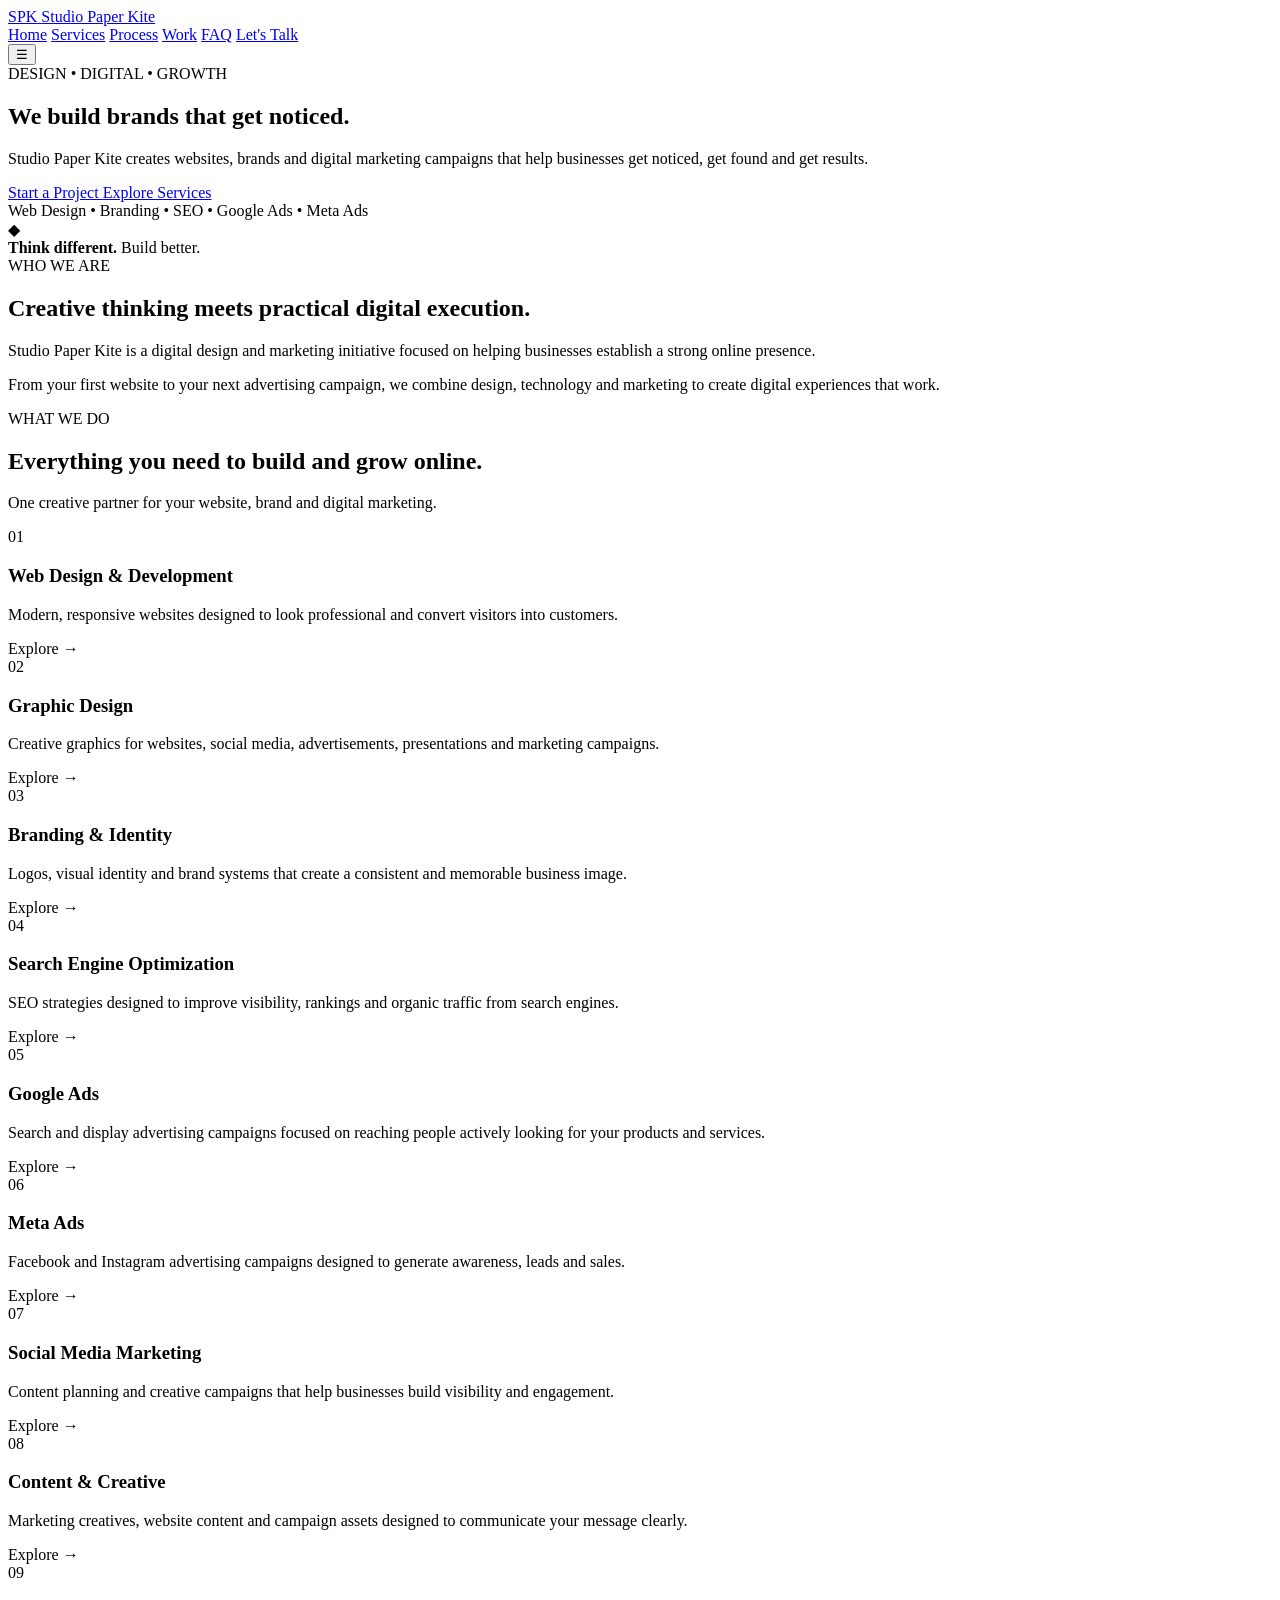
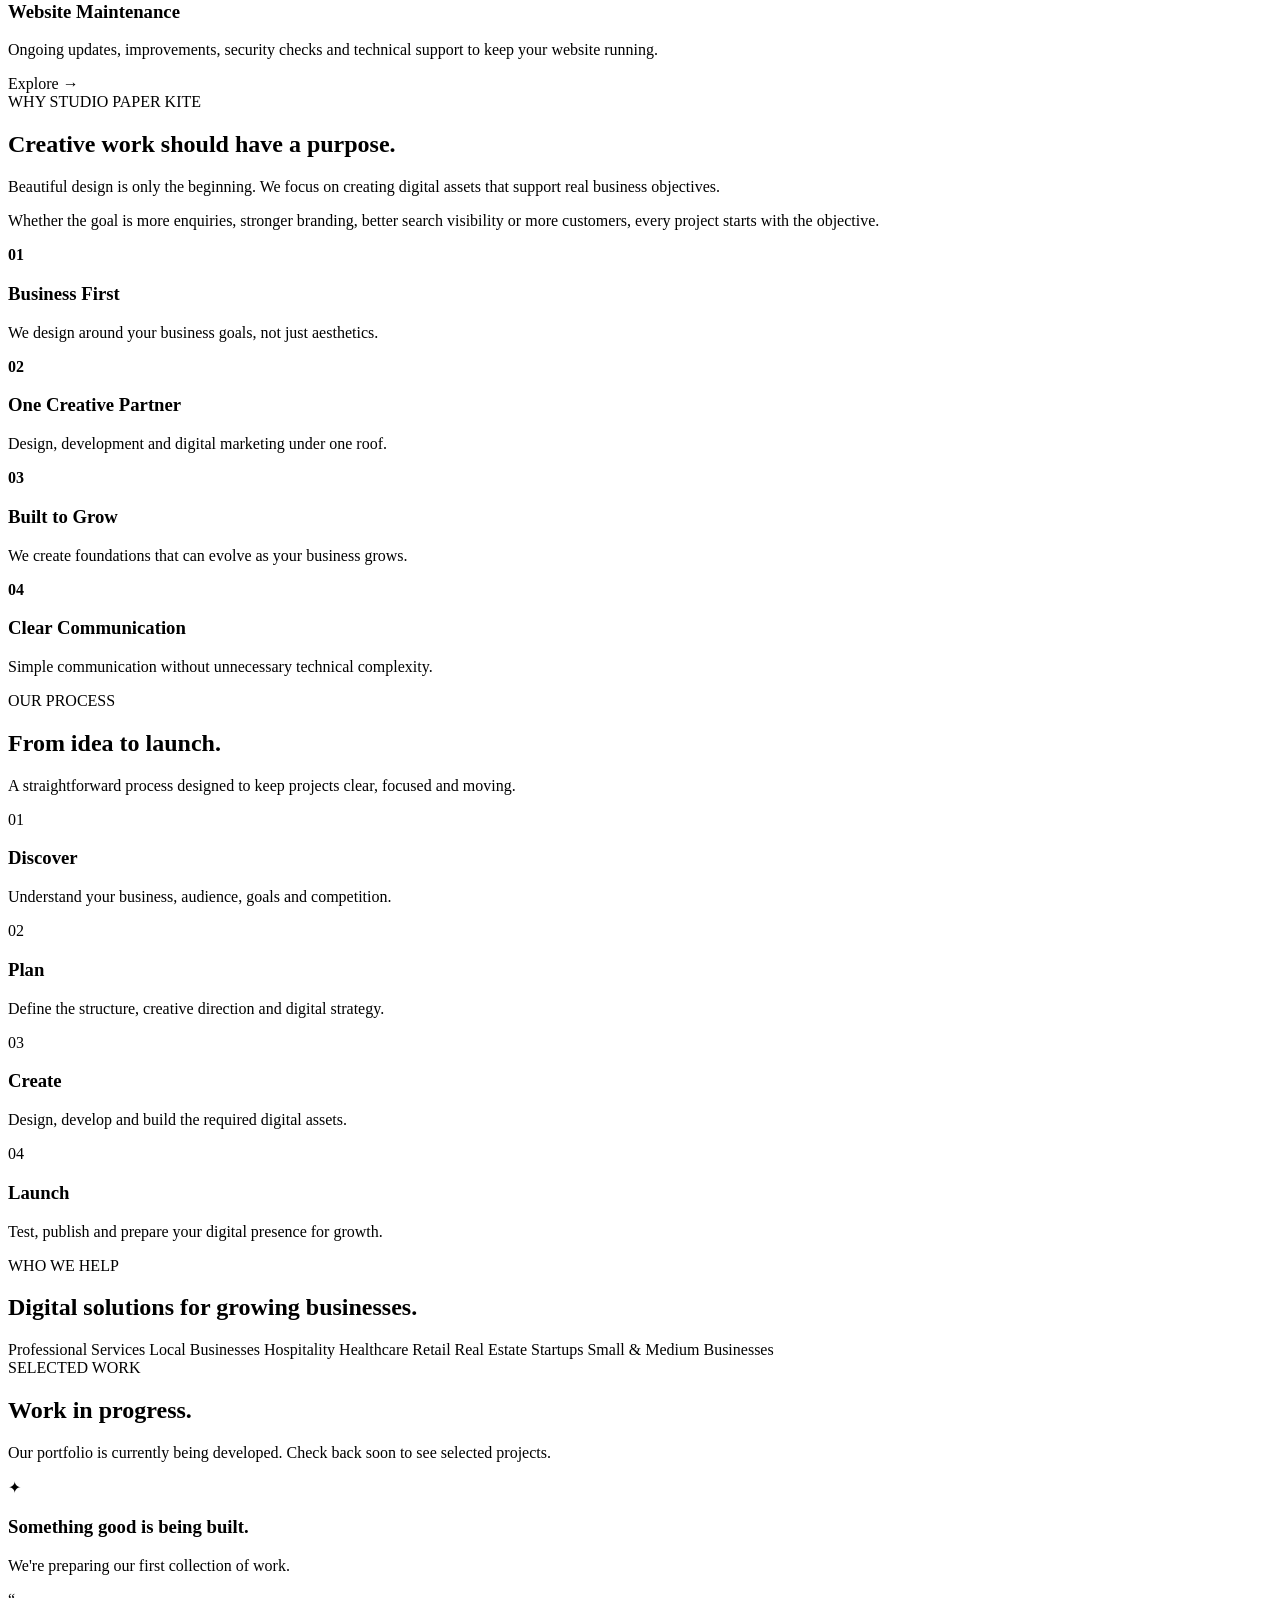
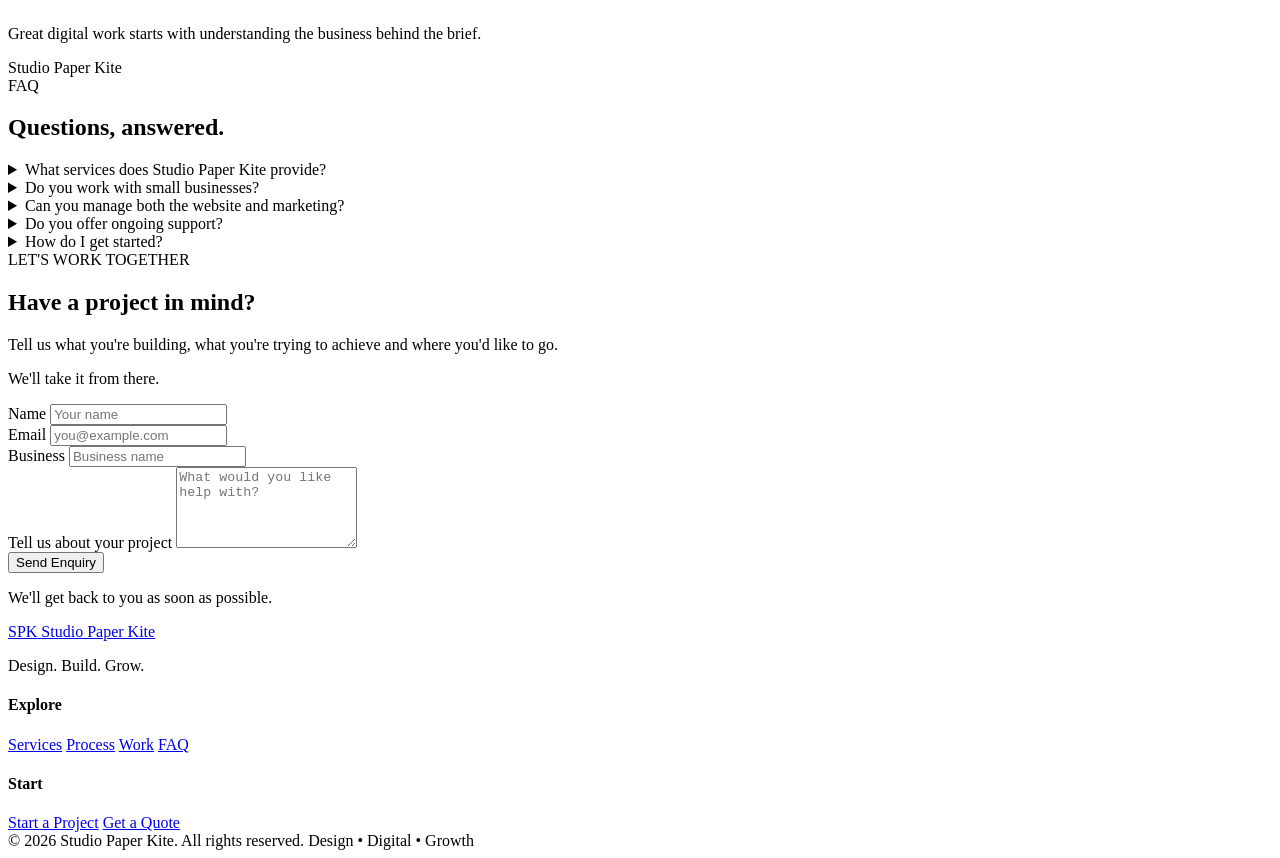
==== index.html @ 5bff7225 "Create main website structure Create main website structure" ====
<!DOCTYPE html>
<html lang="en">
<head>
    <meta charset="UTF-8">

    <meta name="viewport" content="width=device-width, initial-scale=1.0">

    <title>Studio Paper Kite | Web Design, Branding & Digital Marketing</title>

    <meta name="description"
        content="Studio Paper Kite helps businesses build better brands, websites and digital marketing campaigns through web design, graphic design, branding, SEO, Google Ads and Meta Ads.">

    <meta name="keywords"
        content="web design, web development, graphic design, branding, SEO, Google Ads, Meta Ads, digital marketing, social media marketing, Studio Paper Kite">

    <meta name="author" content="Studio Paper Kite">

    <meta name="robots" content="index, follow">

    <meta property="og:title"
        content="Studio Paper Kite | Design. Build. Grow.">

    <meta property="og:description"
        content="Web design, branding, creative design and digital marketing for businesses ready to grow.">

    <meta property="og:type" content="website">

    <meta property="og:url" content="https://studiopaperkite.com/">

    <link rel="stylesheet" href="style.css">
</head>

<body>

    <!-- ================= HEADER ================= -->

    <header class="site-header">

        <div class="container nav-container">

            <a href="#home" class="logo">
                <span class="logo-mark">SPK</span>
                <span class="logo-text">Studio Paper Kite</span>
            </a>

            <nav class="main-nav">
                <a href="#home">Home</a>
                <a href="#services">Services</a>
                <a href="#process">Process</a>
                <a href="#work">Work</a>
                <a href="#faq">FAQ</a>
                <a href="#contact" class="nav-cta">Let's Talk</a>
            </nav>

            <button class="menu-toggle" aria-label="Open navigation">
                ☰
            </button>

        </div>

    </header>


    <!-- ================= HERO ================= -->

    <main>

        <section id="home" class="hero">

            <div class="container hero-grid">

                <div class="hero-content">

                    <div class="eyebrow">
                        DESIGN • DIGITAL • GROWTH
                    </div>

                    <h1>
                        We build brands that
                        <span>get noticed.</span>
                    </h1>

                    <p class="hero-text">
                        Studio Paper Kite creates websites, brands and
                        digital marketing campaigns that help businesses
                        get noticed, get found and get results.
                    </p>

                    <div class="hero-buttons">
                        <a href="#contact" class="btn btn-primary">
                            Start a Project
                        </a>

                        <a href="#services" class="btn btn-secondary">
                            Explore Services
                        </a>
                    </div>

                    <div class="hero-note">
                        Web Design • Branding • SEO • Google Ads • Meta Ads
                    </div>

                </div>


                <div class="hero-art">

                    <div class="kite-card">

                        <div class="kite-shape">
                            ◆
                        </div>

                        <div class="kite-line line-one"></div>
                        <div class="kite-line line-two"></div>
                        <div class="kite-line line-three"></div>

                        <div class="kite-message">
                            <strong>Think different.</strong>
                            <span>Build better.</span>
                        </div>

                    </div>

                </div>

            </div>

        </section>


        <!-- ================= INTRO ================= -->

        <section class="intro">

            <div class="container intro-grid">

                <div>
                    <span class="section-label">WHO WE ARE</span>

                    <h2>
                        Creative thinking meets
                        practical digital execution.
                    </h2>
                </div>

                <div>

                    <p>
                        Studio Paper Kite is a digital design and marketing
                        initiative focused on helping businesses establish
                        a strong online presence.
                    </p>

                    <p>
                        From your first website to your next advertising
                        campaign, we combine design, technology and
                        marketing to create digital experiences that work.
                    </p>

                </div>

            </div>

        </section>


        <!-- ================= SERVICES ================= -->

        <section id="services" class="services section">

            <div class="container">

                <div class="section-heading">

                    <span class="section-label">WHAT WE DO</span>

                    <h2>
                        Everything you need to
                        build and grow online.
                    </h2>

                    <p>
                        One creative partner for your website, brand and
                        digital marketing.
                    </p>

                </div>


                <div class="services-grid">


                    <article class="service-card">

                        <span class="service-number">01</span>

                        <h3>Web Design & Development</h3>

                        <p>
                            Modern, responsive websites designed to look
                            professional and convert visitors into customers.
                        </p>

                        <span class="service-link">Explore →</span>

                    </article>


                    <article class="service-card">

                        <span class="service-number">02</span>

                        <h3>Graphic Design</h3>

                        <p>
                            Creative graphics for websites, social media,
                            advertisements, presentations and marketing
                            campaigns.
                        </p>

                        <span class="service-link">Explore →</span>

                    </article>


                    <article class="service-card">

                        <span class="service-number">03</span>

                        <h3>Branding & Identity</h3>

                        <p>
                            Logos, visual identity and brand systems that
                            create a consistent and memorable business image.
                        </p>

                        <span class="service-link">Explore →</span>

                    </article>


                    <article class="service-card">

                        <span class="service-number">04</span>

                        <h3>Search Engine Optimization</h3>

                        <p>
                            SEO strategies designed to improve visibility,
                            rankings and organic traffic from search engines.
                        </p>

                        <span class="service-link">Explore →</span>

                    </article>


                    <article class="service-card">

                        <span class="service-number">05</span>

                        <h3>Google Ads</h3>

                        <p>
                            Search and display advertising campaigns focused
                            on reaching people actively looking for your
                            products and services.
                        </p>

                        <span class="service-link">Explore →</span>

                    </article>


                    <article class="service-card">

                        <span class="service-number">06</span>

                        <h3>Meta Ads</h3>

                        <p>
                            Facebook and Instagram advertising campaigns
                            designed to generate awareness, leads and sales.
                        </p>

                        <span class="service-link">Explore →</span>

                    </article>


                    <article class="service-card">

                        <span class="service-number">07</span>

                        <h3>Social Media Marketing</h3>

                        <p>
                            Content planning and creative campaigns that help
                            businesses build visibility and engagement.
                        </p>

                        <span class="service-link">Explore →</span>

                    </article>


                    <article class="service-card">

                        <span class="service-number">08</span>

                        <h3>Content & Creative</h3>

                        <p>
                            Marketing creatives, website content and campaign
                            assets designed to communicate your message clearly.
                        </p>

                        <span class="service-link">Explore →</span>

                    </article>


                    <article class="service-card">

                        <span class="service-number">09</span>

                        <h3>Website Maintenance</h3>

                        <p>
                            Ongoing updates, improvements, security checks and
                            technical support to keep your website running.
                        </p>

                        <span class="service-link">Explore →</span>

                    </article>

                </div>

            </div>

        </section>


        <!-- ================= WHY US ================= -->

        <section class="why-us section">

            <div class="container why-grid">

                <div class="why-content">

                    <span class="section-label">WHY STUDIO PAPER KITE</span>

                    <h2>
                        Creative work should
                        have a purpose.
                    </h2>

                    <p>
                        Beautiful design is only the beginning. We focus on
                        creating digital assets that support real business
                        objectives.
                    </p>

                    <p>
                        Whether the goal is more enquiries, stronger branding,
                        better search visibility or more customers, every
                        project starts with the objective.
                    </p>

                </div>


                <div class="benefits">

                    <div class="benefit">
                        <strong>01</strong>
                        <div>
                            <h3>Business First</h3>
                            <p>
                                We design around your business goals,
                                not just aesthetics.
                            </p>
                        </div>
                    </div>


                    <div class="benefit">
                        <strong>02</strong>
                        <div>
                            <h3>One Creative Partner</h3>
                            <p>
                                Design, development and digital marketing
                                under one roof.
                            </p>
                        </div>
                    </div>


                    <div class="benefit">
                        <strong>03</strong>
                        <div>
                            <h3>Built to Grow</h3>
                            <p>
                                We create foundations that can evolve as
                                your business grows.
                            </p>
                        </div>
                    </div>


                    <div class="benefit">
                        <strong>04</strong>
                        <div>
                            <h3>Clear Communication</h3>
                            <p>
                                Simple communication without unnecessary
                                technical complexity.
                            </p>
                        </div>
                    </div>

                </div>

            </div>

        </section>


        <!-- ================= PROCESS ================= -->

        <section id="process" class="process section">

            <div class="container">

                <div class="section-heading">

                    <span class="section-label">OUR PROCESS</span>

                    <h2>
                        From idea to launch.
                    </h2>

                    <p>
                        A straightforward process designed to keep projects
                        clear, focused and moving.
                    </p>

                </div>


                <div class="process-grid">

                    <div class="process-step">
                        <span>01</span>
                        <h3>Discover</h3>
                        <p>
                            Understand your business, audience, goals and
                            competition.
                        </p>
                    </div>

                    <div class="process-step">
                        <span>02</span>
                        <h3>Plan</h3>
                        <p>
                            Define the structure, creative direction and
                            digital strategy.
                        </p>
                    </div>

                    <div class="process-step">
                        <span>03</span>
                        <h3>Create</h3>
                        <p>
                            Design, develop and build the required digital
                            assets.
                        </p>
                    </div>

                    <div class="process-step">
                        <span>04</span>
                        <h3>Launch</h3>
                        <p>
                            Test, publish and prepare your digital presence
                            for growth.
                        </p>
                    </div>

                </div>

            </div>

        </section>


        <!-- ================= INDUSTRIES ================= -->

        <section class="industries section">

            <div class="container">

                <div class="section-heading">

                    <span class="section-label">WHO WE HELP</span>

                    <h2>
                        Digital solutions for
                        growing businesses.
                    </h2>

                </div>


                <div class="industry-list">

                    <span>Professional Services</span>
                    <span>Local Businesses</span>
                    <span>Hospitality</span>
                    <span>Healthcare</span>
                    <span>Retail</span>
                    <span>Real Estate</span>
                    <span>Startups</span>
                    <span>Small & Medium Businesses</span>

                </div>

            </div>

        </section>


        <!-- ================= WORK ================= -->

        <section id="work" class="work section">

            <div class="container">

                <div class="section-heading">

                    <span class="section-label">SELECTED WORK</span>

                    <h2>
                        Work in progress.
                    </h2>

                    <p>
                        Our portfolio is currently being developed.
                        Check back soon to see selected projects.
                    </p>

                </div>


                <div class="work-placeholder">

                    <div class="placeholder-icon">
                        ✦
                    </div>

                    <h3>
                        Something good is being built.
                    </h3>

                    <p>
                        We're preparing our first collection of work.
                    </p>

                </div>

            </div>

        </section>


        <!-- ================= TESTIMONIAL ================= -->

        <section class="testimonial section">

            <div class="container">

                <div class="testimonial-box">

                    <span class="quote-mark">“</span>

                    <p>
                        Great digital work starts with understanding the
                        business behind the brief.
                    </p>

                    <span class="testimonial-author">
                        Studio Paper Kite
                    </span>

                </div>

            </div>

        </section>


        <!-- ================= FAQ ================= -->

        <section id="faq" class="faq section">

            <div class="container">

                <div class="section-heading">

                    <span class="section-label">FAQ</span>

                    <h2>
                        Questions, answered.
                    </h2>

                </div>


                <div class="faq-list">


                    <details>
                        <summary>
                            What services does Studio Paper Kite provide?
                        </summary>

                        <p>
                            We provide web design and development, graphic
                            design, branding, SEO, Google Ads, Meta Ads,
                            social media marketing, content and website
                            maintenance services.
                        </p>

                    </details>


                    <details>
                        <summary>
                            Do you work with small businesses?
                        </summary>

                        <p>
                            Yes. We work with businesses at different stages,
                            including startups, local businesses and growing
                            small and medium-sized businesses.
                        </p>

                    </details>


                    <details>
                        <summary>
                            Can you manage both the website and marketing?
                        </summary>

                        <p>
                            Yes. Our services are designed so that businesses
                            can work with one partner for their website,
                            creative requirements and digital marketing.
                        </p>

                    </details>


                    <details>
                        <summary>
                            Do you offer ongoing support?
                        </summary>

                        <p>
                            Yes. Website maintenance, updates and ongoing
                            digital marketing support can be provided based
                            on your requirements.
                        </p>

                    </details>


                    <details>
                        <summary>
                            How do I get started?
                        </summary>

                        <p>
                            Send us your requirements through the contact
                            section and we'll discuss your project,
                            objectives and next steps.
                        </p>

                    </details>

                </div>

            </div>

        </section>


        <!-- ================= CONTACT ================= -->

        <section id="contact" class="contact section">

            <div class="container contact-grid">

                <div class="contact-content">

                    <span class="section-label">LET'S WORK TOGETHER</span>

                    <h2>
                        Have a project
                        in mind?
                    </h2>

                    <p>
                        Tell us what you're building, what you're trying to
                        achieve and where you'd like to go.
                    </p>

                    <p>
                        We'll take it from there.
                    </p>

                </div>


                <div class="contact-card">

                    <form id="contactForm">

                        <div class="form-group">

                            <label for="name">
                                Name
                            </label>

                            <input
                                type="text"
                                id="name"
                                name="name"
                                placeholder="Your name"
                                required
                            >

                        </div>


                        <div class="form-group">

                            <label for="email">
                                Email
                            </label>

                            <input
                                type="email"
                                id="email"
                                name="email"
                                placeholder="you@example.com"
                                required
                            >

                        </div>


                        <div class="form-group">

                            <label for="business">
                                Business
                            </label>

                            <input
                                type="text"
                                id="business"
                                name="business"
                                placeholder="Business name"
                            >

                        </div>


                        <div class="form-group">

                            <label for="message">
                                Tell us about your project
                            </label>

                            <textarea
                                id="message"
                                name="message"
                                rows="5"
                                placeholder="What would you like help with?"
                                required
                            ></textarea>

                        </div>


                        <button
                            type="submit"
                            class="btn btn-primary btn-full">
                            Send Enquiry
                        </button>

                        <p class="form-note">
                            We'll get back to you as soon as possible.
                        </p>

                    </form>

                </div>

            </div>

        </section>

    </main>


    <!-- ================= FOOTER ================= -->

    <footer class="site-footer">

        <div class="container footer-grid">

            <div>

                <a href="#home" class="logo footer-logo">

                    <span class="logo-mark">SPK</span>

                    <span class="logo-text">
                        Studio Paper Kite
                    </span>

                </a>

                <p>
                    Design. Build. Grow.
                </p>

            </div>


            <div class="footer-links">

                <div>
                    <h4>Explore</h4>

                    <a href="#services">Services</a>
                    <a href="#process">Process</a>
                    <a href="#work">Work</a>
                    <a href="#faq">FAQ</a>
                </div>


                <div>
                    <h4>Start</h4>

                    <a href="#contact">Start a Project</a>
                    <a href="#contact">Get a Quote</a>
                </div>

            </div>

        </div>


        <div class="container footer-bottom">

            <span>
                © 2026 Studio Paper Kite. All rights reserved.
            </span>

            <span>
                Design • Digital • Growth
            </span>

        </div>

    </footer>


    <script src="script.js"></script>

</body>
</html>
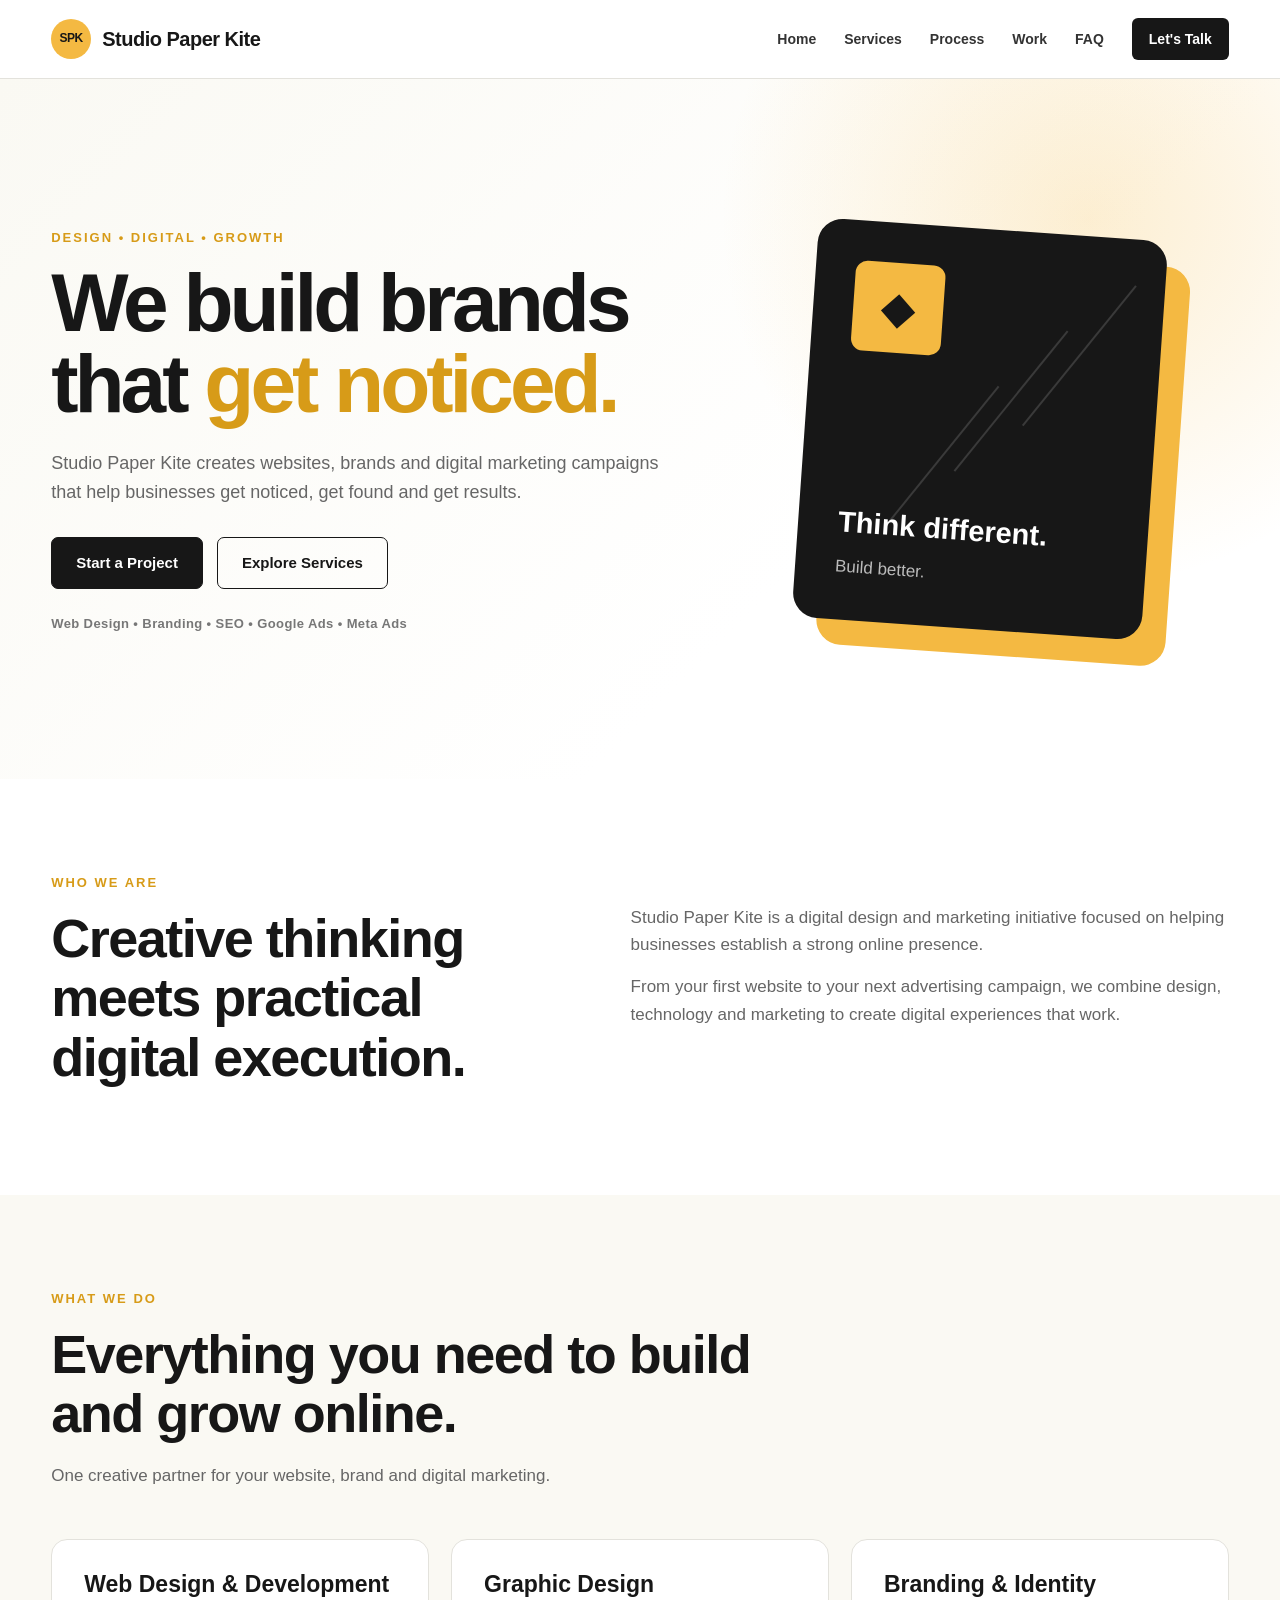
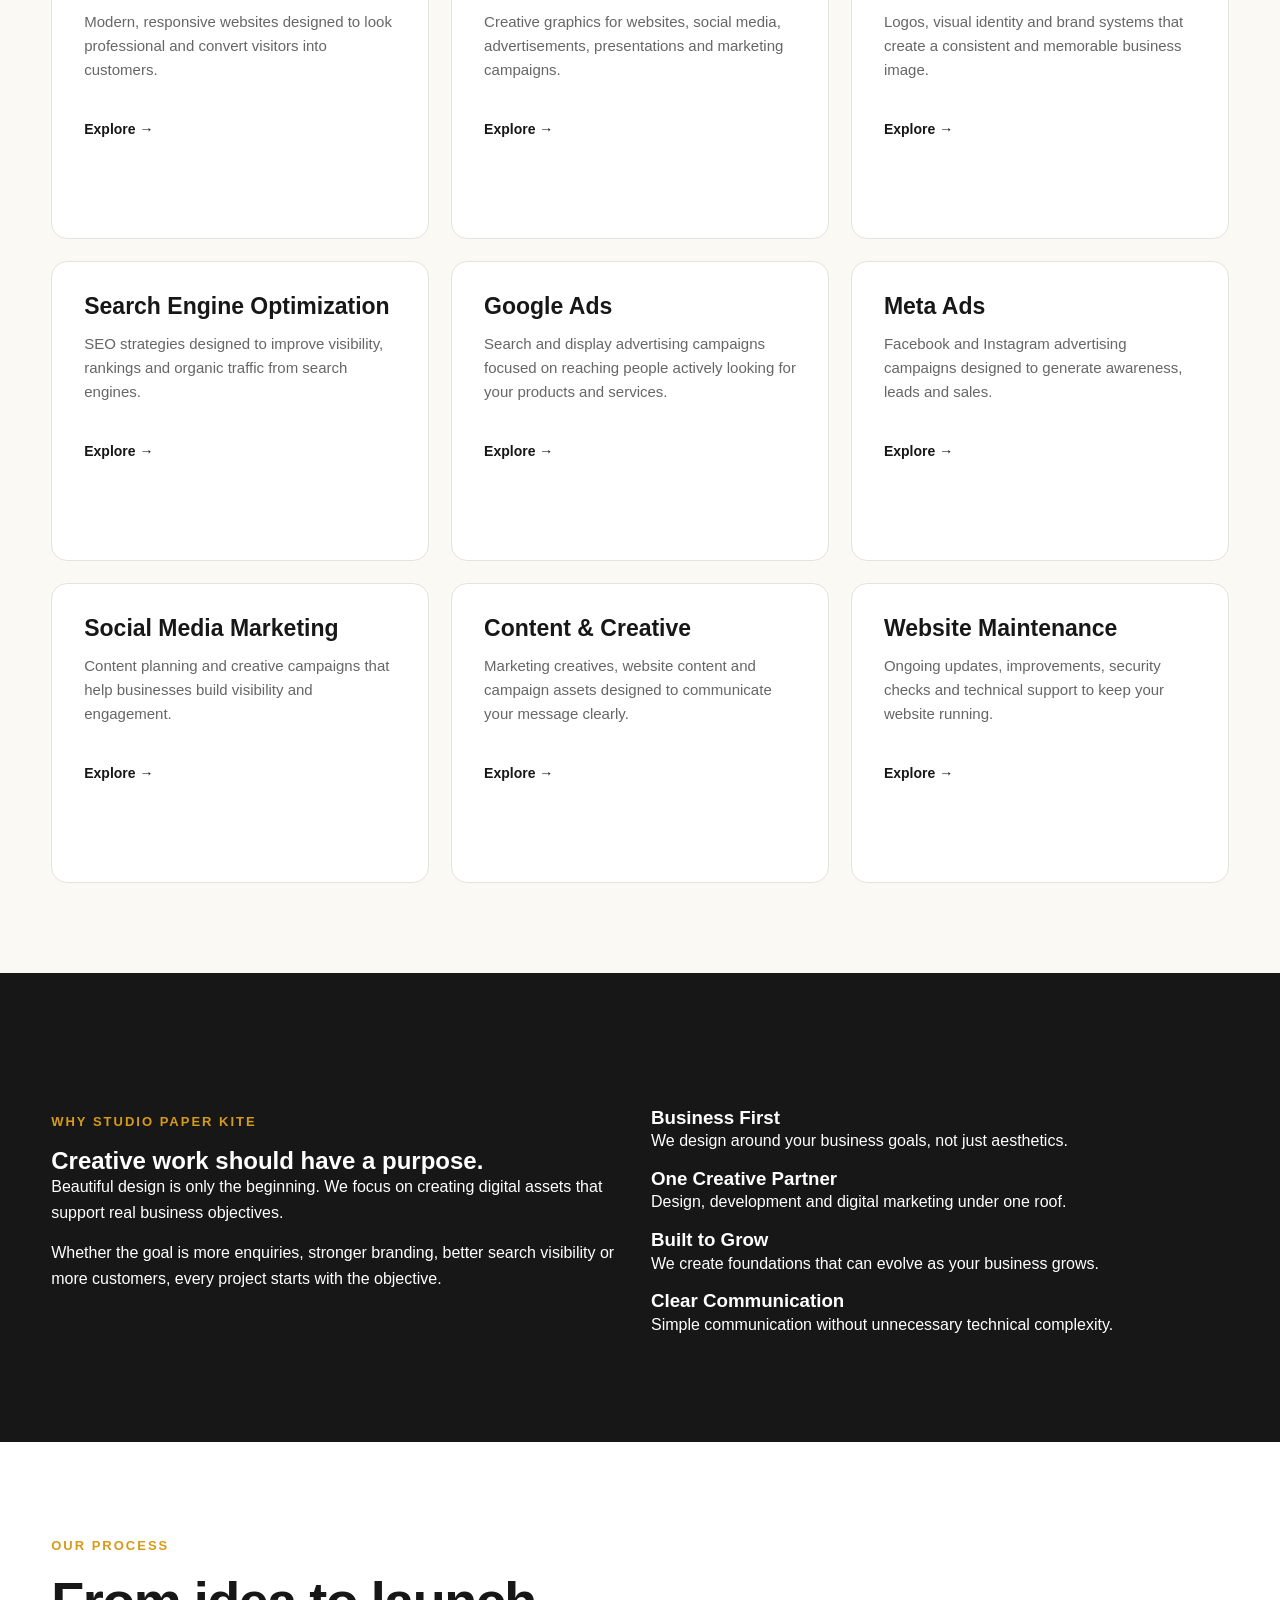
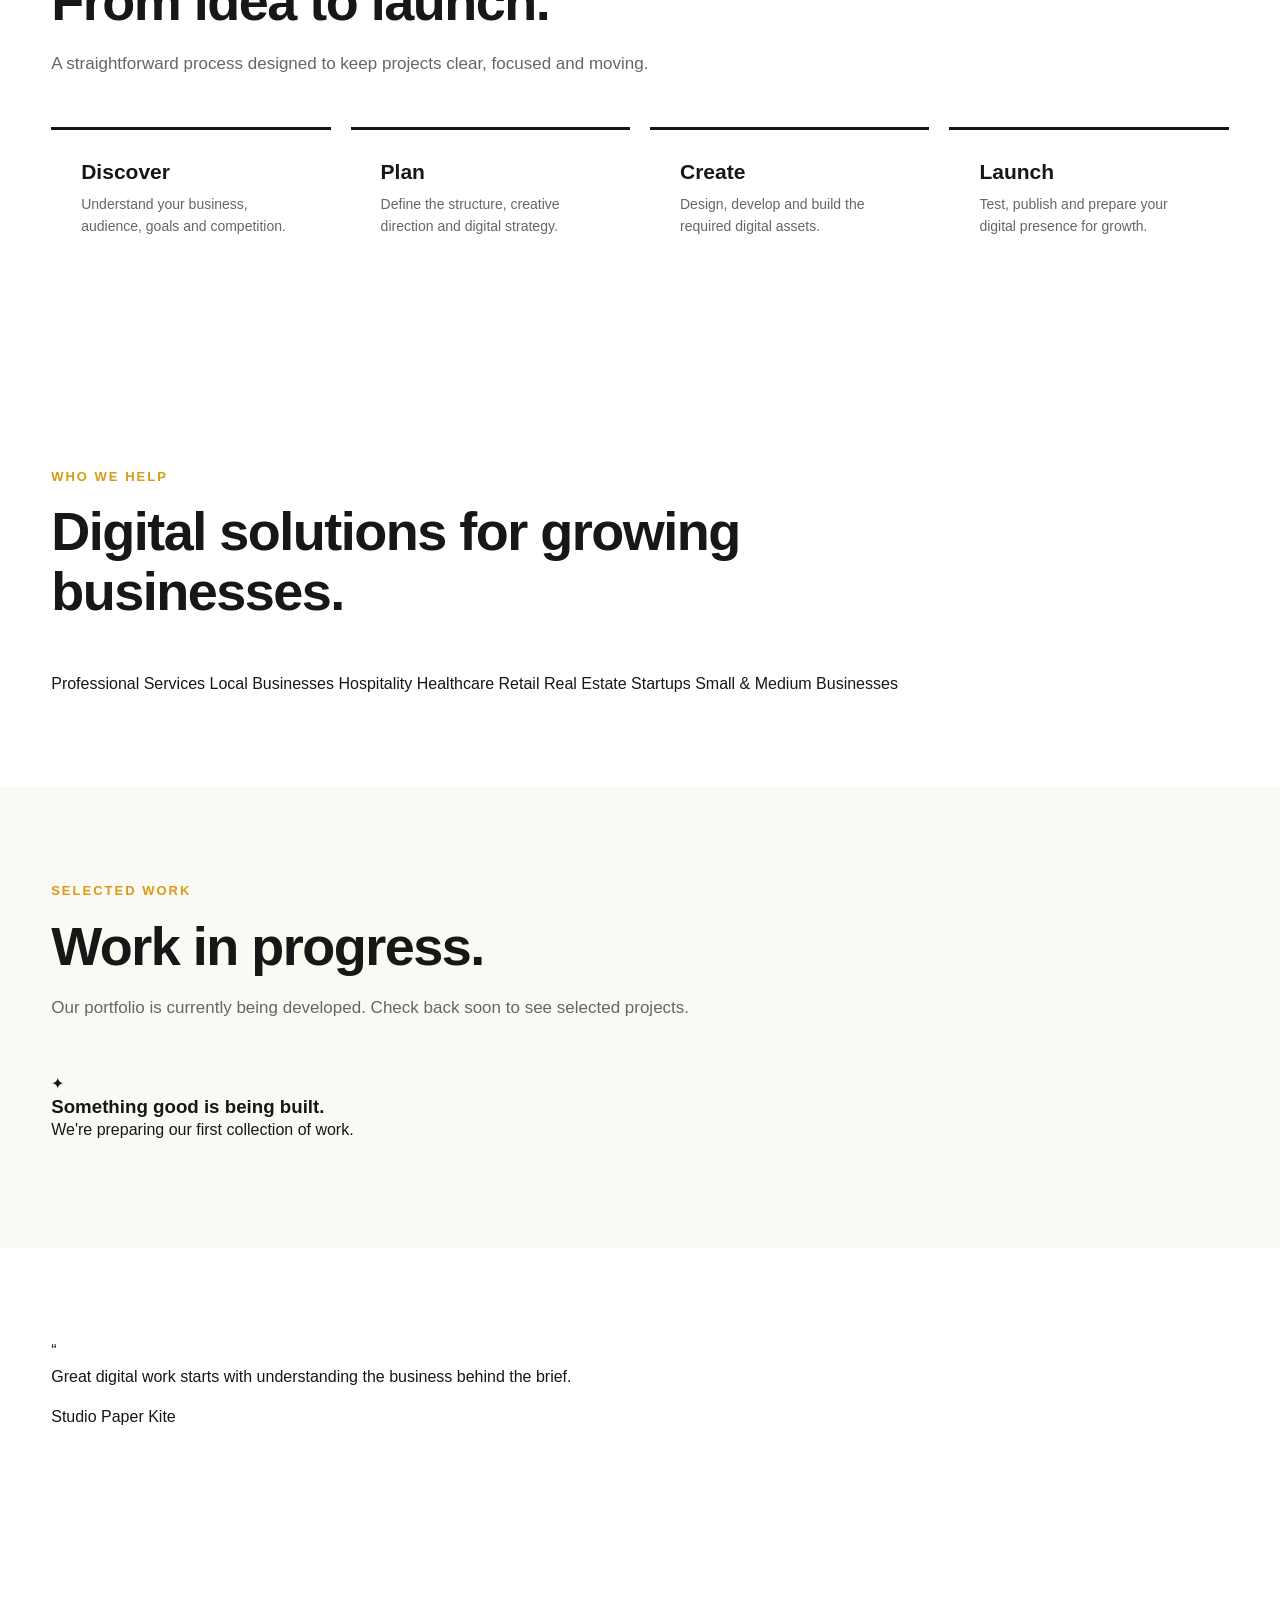
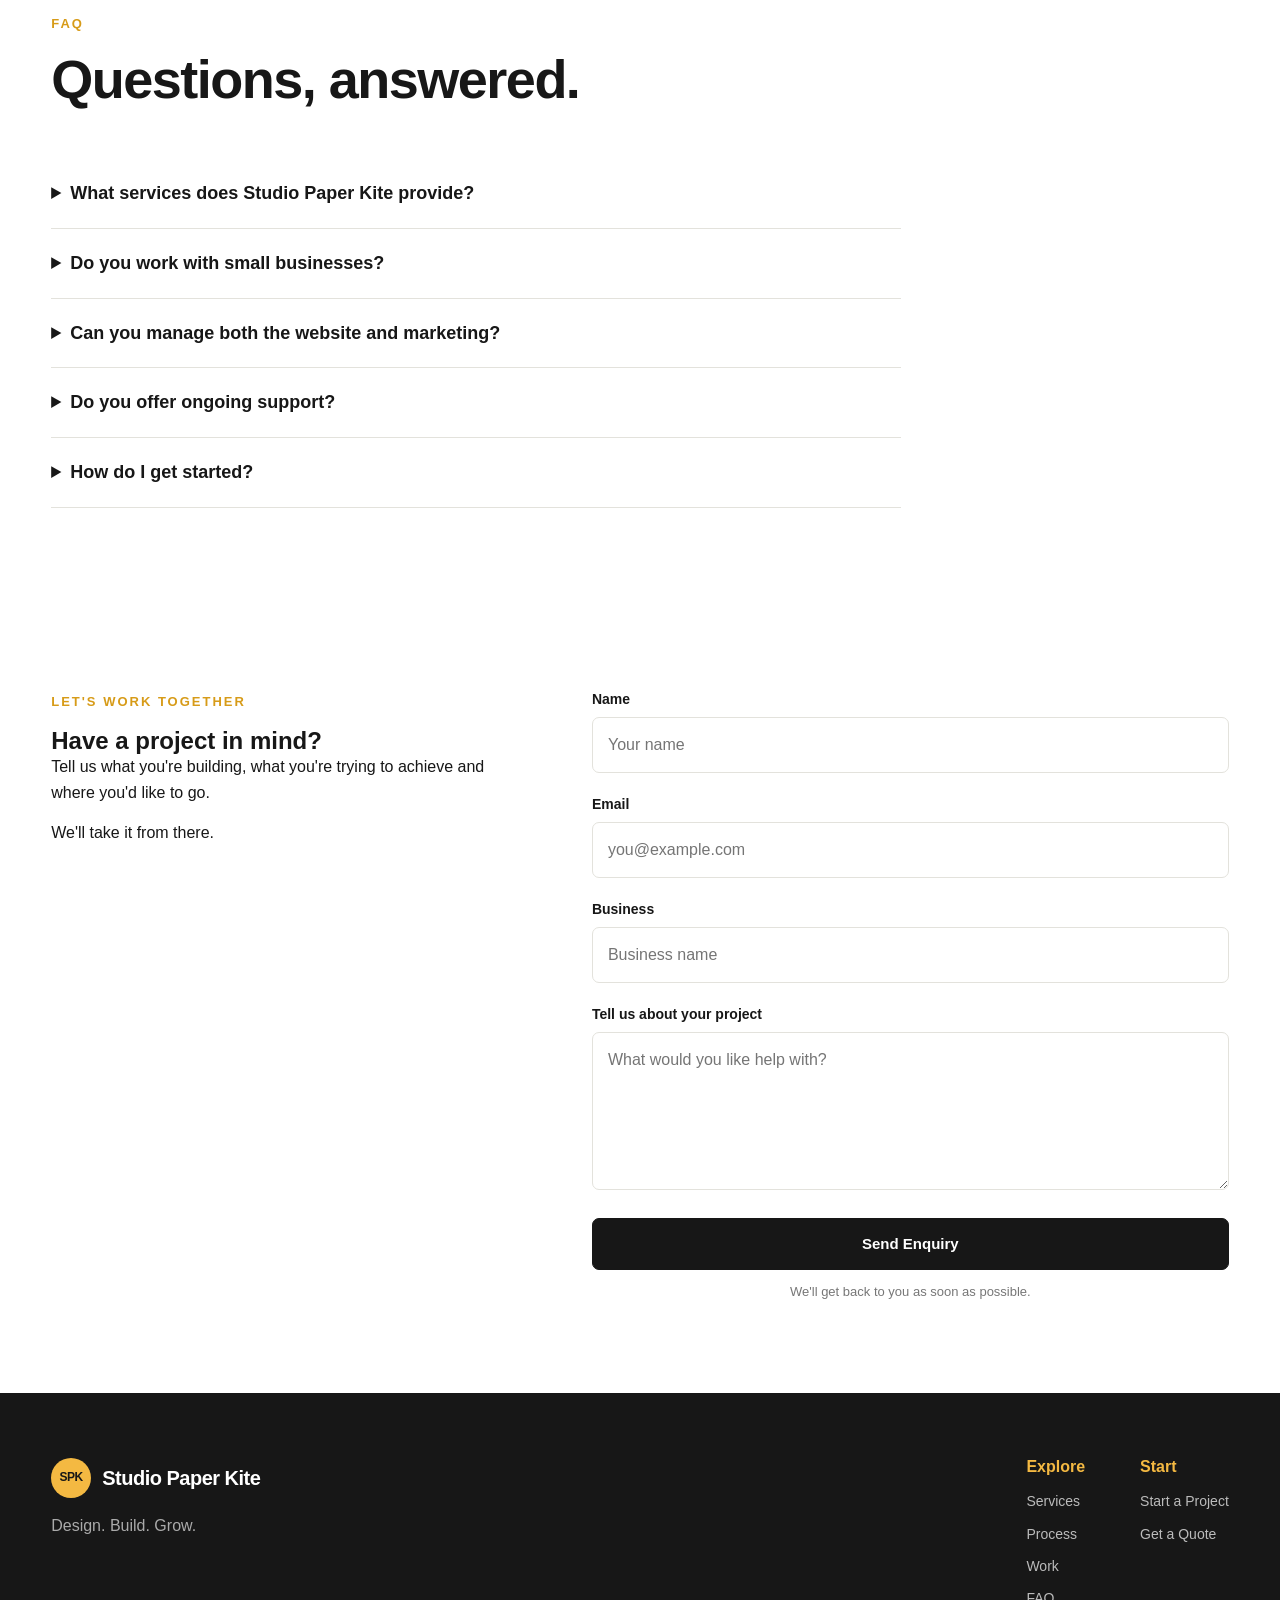
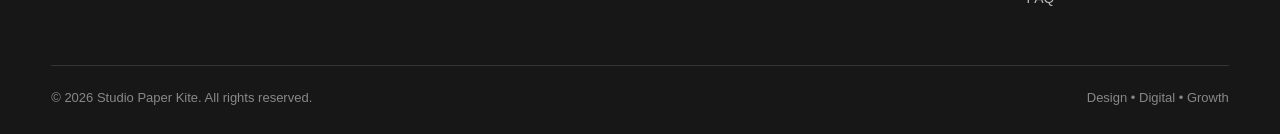
==== commit ad9d1f3b: "Update Index.html (Removed Numbers) Update Index.html (Removed Numbers)" ====
--- a/index.html
+++ b/index.html
@@ -193,7 +193,6 @@
 
                     <article class="service-card">
 
-                        <span class="service-number">01</span>
 
                         <h3>Web Design & Development</h3>
 
@@ -209,7 +208,7 @@
 
                     <article class="service-card">
 
-                        <span class="service-number">02</span>
+                     
 
                         <h3>Graphic Design</h3>
 
@@ -226,9 +225,7 @@
 
                     <article class="service-card">
 
-                        <span class="service-number">03</span>
-
-                        <h3>Branding & Identity</h3>
+                       <h3>Branding & Identity</h3>
 
                         <p>
                             Logos, visual identity and brand systems that
@@ -242,7 +239,7 @@
 
                     <article class="service-card">
 
-                        <span class="service-number">04</span>
+
 
                         <h3>Search Engine Optimization</h3>
 
@@ -258,7 +255,6 @@
 
                     <article class="service-card">
 
-                        <span class="service-number">05</span>
 
                         <h3>Google Ads</h3>
 
@@ -275,7 +271,6 @@
 
                     <article class="service-card">
 
-                        <span class="service-number">06</span>
 
                         <h3>Meta Ads</h3>
 
@@ -291,7 +286,6 @@
 
                     <article class="service-card">
 
-                        <span class="service-number">07</span>
 
                         <h3>Social Media Marketing</h3>
 
@@ -307,7 +301,6 @@
 
                     <article class="service-card">
 
-                        <span class="service-number">08</span>
 
                         <h3>Content & Creative</h3>
 
@@ -323,7 +316,6 @@
 
                     <article class="service-card">
 
-                        <span class="service-number">09</span>
 
                         <h3>Website Maintenance</h3>
 
@@ -376,8 +368,7 @@
                 <div class="benefits">
 
                     <div class="benefit">
-                        <strong>01</strong>
-                        <div>
+                      <div>
                             <h3>Business First</h3>
                             <p>
                                 We design around your business goals,
@@ -388,7 +379,7 @@
 
 
                     <div class="benefit">
-                        <strong>02</strong>
+
                         <div>
                             <h3>One Creative Partner</h3>
                             <p>
@@ -400,7 +391,7 @@
 
 
                     <div class="benefit">
-                        <strong>03</strong>
+
                         <div>
                             <h3>Built to Grow</h3>
                             <p>
@@ -412,7 +403,7 @@
 
 
                     <div class="benefit">
-                        <strong>04</strong>
+
                         <div>
                             <h3>Clear Communication</h3>
                             <p>
@@ -454,7 +445,6 @@
                 <div class="process-grid">
 
                     <div class="process-step">
-                        <span>01</span>
                         <h3>Discover</h3>
                         <p>
                             Understand your business, audience, goals and
@@ -463,7 +453,7 @@
                     </div>
 
                     <div class="process-step">
-                        <span>02</span>
+                  
                         <h3>Plan</h3>
                         <p>
                             Define the structure, creative direction and
@@ -472,7 +462,7 @@
                     </div>
 
                     <div class="process-step">
-                        <span>03</span>
+
                         <h3>Create</h3>
                         <p>
                             Design, develop and build the required digital
@@ -481,7 +471,7 @@
                     </div>
 
                     <div class="process-step">
-                        <span>04</span>
+
                         <h3>Launch</h3>
                         <p>
                             Test, publish and prepare your digital presence
--- a/style.css
+++ b/style.css
@@ -0,0 +1,1329 @@
+/* =========================================================
+   STUDIO PAPER KITE
+   Complete Website Styles
+   ========================================================= */
+
+:root {
+    --black: #171717;
+    --dark: #222222;
+    --grey: #666666;
+    --light-grey: #f3f3ef;
+    --border: #e3e2dc;
+    --cream: #faf9f3;
+    --white: #ffffff;
+    --accent: #f4b942;
+    --accent-dark: #d79b18;
+
+    --container: 1180px;
+    --radius: 16px;
+    --shadow: 0 18px 45px rgba(0, 0, 0, 0.08);
+}
+
+
+/* =========================================================
+   RESET
+   ========================================================= */
+
+* {
+    margin: 0;
+    padding: 0;
+    box-sizing: border-box;
+}
+
+html {
+    scroll-behavior: smooth;
+}
+
+body {
+    font-family: Arial, Helvetica, sans-serif;
+    background: var(--white);
+    color: var(--black);
+    line-height: 1.6;
+}
+
+img {
+    max-width: 100%;
+    display: block;
+}
+
+a {
+    color: inherit;
+    text-decoration: none;
+}
+
+button,
+input,
+textarea,
+select {
+    font: inherit;
+}
+
+button {
+    cursor: pointer;
+}
+
+
+/* =========================================================
+   GLOBAL
+   ========================================================= */
+
+.container {
+    width: min(var(--container), 92%);
+    margin: 0 auto;
+}
+
+section {
+    padding: 90px 0;
+}
+
+.eyebrow,
+.section-label {
+    display: inline-block;
+    margin-bottom: 15px;
+    color: var(--accent-dark);
+    font-size: 13px;
+    font-weight: 800;
+    letter-spacing: 2px;
+    text-transform: uppercase;
+}
+
+h1,
+h2,
+h3,
+h4 {
+    line-height: 1.1;
+}
+
+p {
+    margin-bottom: 15px;
+}
+
+.hero-text {
+    max-width: 720px;
+    color: var(--grey);
+    font-size: 18px;
+}
+
+.section-heading {
+    max-width: 800px;
+    margin-bottom: 50px;
+}
+
+.section-heading h2,
+.intro h2,
+.contact-info h2 {
+    margin-bottom: 18px;
+    font-size: clamp(34px, 5vw, 54px);
+    letter-spacing: -1.5px;
+}
+
+.section-heading > p:last-child {
+    color: var(--grey);
+    font-size: 17px;
+}
+
+
+/* =========================================================
+   BUTTONS
+   ========================================================= */
+
+.btn {
+    display: inline-flex;
+    align-items: center;
+    justify-content: center;
+    min-height: 50px;
+    padding: 13px 24px;
+    border: 1px solid var(--black);
+    border-radius: 7px;
+    background: var(--black);
+    color: var(--white);
+    font-size: 15px;
+    font-weight: 700;
+    transition: all 0.25s ease;
+}
+
+.btn:hover {
+    background: var(--accent);
+    border-color: var(--accent);
+    color: var(--black);
+    transform: translateY(-2px);
+}
+
+.btn-primary {
+    background: var(--black);
+    color: var(--white);
+}
+
+.btn-secondary {
+    background: transparent;
+    color: var(--black);
+}
+
+.btn-full {
+    width: 100%;
+}
+
+
+/* =========================================================
+   HEADER
+   ========================================================= */
+
+.site-header {
+    position: sticky;
+    top: 0;
+    z-index: 1000;
+    background: rgba(255, 255, 255, 0.96);
+    border-bottom: 1px solid var(--border);
+    backdrop-filter: blur(12px);
+}
+
+.nav-container,
+.header-inner {
+    min-height: 78px;
+    display: flex;
+    align-items: center;
+    justify-content: space-between;
+    gap: 30px;
+}
+
+.logo {
+    display: flex;
+    align-items: center;
+    gap: 11px;
+    font-size: 20px;
+    font-weight: 800;
+    letter-spacing: -0.5px;
+}
+
+.logo-mark {
+    width: 40px;
+    height: 40px;
+    display: flex;
+    align-items: center;
+    justify-content: center;
+    flex-shrink: 0;
+    border-radius: 50%;
+    background: var(--accent);
+    color: var(--black);
+    font-size: 12px;
+    font-weight: 900;
+}
+
+.logo-text {
+    white-space: nowrap;
+}
+
+.main-nav {
+    display: flex;
+    align-items: center;
+    gap: 28px;
+}
+
+.main-nav a {
+    position: relative;
+    color: #333333;
+    font-size: 14px;
+    font-weight: 700;
+}
+
+.main-nav a::after {
+    content: "";
+    position: absolute;
+    left: 0;
+    bottom: -7px;
+    width: 0;
+    height: 2px;
+    background: var(--accent);
+    transition: width 0.25s ease;
+}
+
+.main-nav a:hover::after,
+.main-nav a.active::after {
+    width: 100%;
+}
+
+.main-nav .nav-cta {
+    padding: 10px 17px;
+    border-radius: 6px;
+    background: var(--black);
+    color: var(--white);
+}
+
+.main-nav .nav-cta::after {
+    display: none;
+}
+
+.menu-toggle,
+.mobile-menu-button {
+    display: none;
+    border: 0;
+    background: transparent;
+    color: var(--black);
+    font-size: 28px;
+}
+
+
+/* =========================================================
+   HOME HERO
+   ========================================================= */
+
+.hero {
+    min-height: 700px;
+    display: flex;
+    align-items: center;
+    padding: 100px 0;
+    background:
+        radial-gradient(
+            circle at 85% 20%,
+            rgba(244, 185, 66, 0.24),
+            transparent 30%
+        ),
+        linear-gradient(
+            135deg,
+            var(--cream) 0%,
+            var(--white) 65%
+        );
+}
+
+.hero-grid {
+    display: grid;
+    grid-template-columns: 1.1fr 0.9fr;
+    align-items: center;
+    gap: 70px;
+}
+
+.hero-content h1 {
+    max-width: 850px;
+    margin-bottom: 25px;
+    font-size: clamp(48px, 7vw, 82px);
+    line-height: 0.98;
+    letter-spacing: -4px;
+}
+
+.hero-content h1 span {
+    color: var(--accent-dark);
+}
+
+.hero-content .hero-text {
+    margin-bottom: 30px;
+}
+
+.hero-buttons {
+    display: flex;
+    flex-wrap: wrap;
+    gap: 14px;
+    margin-bottom: 25px;
+}
+
+.hero-note {
+    color: #777777;
+    font-size: 13px;
+    font-weight: 700;
+    letter-spacing: 0.4px;
+}
+
+.hero-art {
+    min-height: 450px;
+    position: relative;
+    display: flex;
+    align-items: center;
+    justify-content: center;
+}
+
+.kite-card {
+    width: 350px;
+    min-height: 400px;
+    position: relative;
+    padding: 40px;
+    overflow: hidden;
+    border-radius: 25px;
+    background: var(--black);
+    color: var(--white);
+    box-shadow: 25px 25px 0 var(--accent);
+    transform: rotate(4deg);
+}
+
+.kite-shape {
+    width: 90px;
+    height: 90px;
+    display: flex;
+    align-items: center;
+    justify-content: center;
+    margin-bottom: 35px;
+    border-radius: 12px;
+    background: var(--accent);
+    color: var(--black);
+    font-size: 45px;
+}
+
+.kite-line {
+    position: absolute;
+    width: 2px;
+    height: 180px;
+    background: rgba(255, 255, 255, 0.15);
+    transform: rotate(35deg);
+}
+
+.line-one {
+    top: 30px;
+    right: 80px;
+}
+
+.line-two {
+    top: 80px;
+    right: 145px;
+}
+
+.line-three {
+    top: 140px;
+    right: 210px;
+}
+
+.kite-message {
+    position: absolute;
+    left: 40px;
+    bottom: 40px;
+    display: flex;
+    flex-direction: column;
+    gap: 7px;
+}
+
+.kite-message strong {
+    font-size: 29px;
+}
+
+.kite-message span {
+    color: #bbbbbb;
+    font-size: 17px;
+}
+
+
+/* =========================================================
+   INTRO
+   ========================================================= */
+
+.intro {
+    background: var(--white);
+}
+
+.intro-grid {
+    display: grid;
+    grid-template-columns: 0.9fr 1.1fr;
+    gap: 90px;
+    align-items: start;
+}
+
+.intro h2 {
+    max-width: 600px;
+}
+
+.intro-grid > div:last-child {
+    padding-top: 35px;
+}
+
+.intro-grid > div:last-child p {
+    max-width: 680px;
+    color: var(--grey);
+    font-size: 17px;
+}
+
+
+/* =========================================================
+   SERVICES
+   ========================================================= */
+
+.services,
+.services-section {
+    background: var(--cream);
+}
+
+.services-grid {
+    display: grid;
+    grid-template-columns: repeat(3, 1fr);
+    gap: 22px;
+}
+
+.service-card {
+    min-height: 300px;
+    padding: 32px;
+    border: 1px solid var(--border);
+    border-radius: var(--radius);
+    background: var(--white);
+    transition: all 0.3s ease;
+}
+
+.service-card:hover {
+    border-color: var(--accent);
+    box-shadow: var(--shadow);
+    transform: translateY(-7px);
+}
+
+.service-number {
+    display: block;
+    margin-bottom: 25px;
+    color: var(--accent-dark);
+    font-size: 14px;
+    font-weight: 900;
+    letter-spacing: 1px;
+}
+
+.service-card h3 {
+    margin-bottom: 13px;
+    font-size: 23px;
+}
+
+.service-card p {
+    margin-bottom: 18px;
+    color: var(--grey);
+    font-size: 15px;
+}
+
+.service-card ul {
+    margin: 0;
+    padding: 0;
+    list-style: none;
+}
+
+.service-card li {
+    position: relative;
+    margin-bottom: 7px;
+    padding-left: 18px;
+    color: #555555;
+    font-size: 14px;
+}
+
+.service-card li::before {
+    content: "→";
+    position: absolute;
+    left: 0;
+    color: var(--accent-dark);
+    font-weight: 800;
+}
+
+.service-link {
+    display: inline-block;
+    margin-top: 18px;
+    color: var(--black);
+    font-size: 14px;
+    font-weight: 800;
+}
+
+
+/* =========================================================
+   PAGE HERO
+   ========================================================= */
+
+.page-hero {
+    padding: 110px 0 85px;
+    background:
+        radial-gradient(
+            circle at 90% 20%,
+            rgba(244, 185, 66, 0.2),
+            transparent 28%
+        ),
+        var(--cream);
+}
+
+.page-hero h1 {
+    max-width: 900px;
+    margin-bottom: 22px;
+    font-size: clamp(46px, 7vw, 76px);
+    letter-spacing: -3px;
+}
+
+.page-hero .hero-text {
+    max-width: 720px;
+}
+
+
+/* =========================================================
+   ABOUT
+   ========================================================= */
+
+.about-section {
+    background: var(--white);
+}
+
+.about-grid {
+    display: grid;
+    grid-template-columns: 1fr 1fr;
+    gap: 75px;
+    align-items: center;
+}
+
+.about-visual {
+    min-height: 430px;
+    display: flex;
+    align-items: center;
+    justify-content: center;
+}
+
+.about-box {
+    width: 85%;
+    min-height: 360px;
+    padding: 45px;
+    border-radius: 22px;
+    background: var(--accent);
+    transform: rotate(-4deg);
+}
+
+.about-box h3 {
+    font-size: 45px;
+}
+
+.about-content p {
+    color: var(--grey);
+    font-size: 17px;
+}
+
+.about-content ul {
+    margin: 25px 0;
+    padding: 0;
+    list-style: none;
+}
+
+.about-content li {
+    position: relative;
+    margin-bottom: 13px;
+    padding-left: 27px;
+    color: var(--grey);
+}
+
+.about-content li::before {
+    content: "✓";
+    position: absolute;
+    left: 0;
+    color: var(--accent-dark);
+    font-weight: 900;
+}
+
+.capabilities-list {
+    display: grid;
+    gap: 0;
+}
+
+.capability {
+    display: grid;
+    grid-template-columns: 55px 1fr;
+    gap: 20px;
+    padding: 25px 0;
+    border-bottom: 1px solid var(--border);
+}
+
+.capability > span {
+    color: var(--accent-dark);
+    font-weight: 900;
+}
+
+.capability h3 {
+    margin-bottom: 7px;
+    font-size: 21px;
+}
+
+.capability p {
+    margin: 0;
+    color: var(--grey);
+}
+
+
+/* =========================================================
+   WHY PAPER KITE
+   ========================================================= */
+
+.why-paper-kite {
+    background: var(--black);
+    color: var(--white);
+}
+
+.why-paper-kite-box {
+    display: grid;
+    grid-template-columns: 1fr 1fr;
+    gap: 70px;
+    align-items: center;
+}
+
+.why-paper-kite h2 {
+    max-width: 700px;
+    font-size: clamp(35px, 5vw, 58px);
+}
+
+.why-paper-kite-box > div:last-child p {
+    color: #bbbbbb;
+    font-size: 17px;
+}
+
+
+/* =========================================================
+   PROCESS
+   ========================================================= */
+
+.process {
+    background: var(--white);
+}
+
+.process-grid {
+    display: grid;
+    grid-template-columns: repeat(4, 1fr);
+    gap: 20px;
+    margin-top: 50px;
+}
+
+.process-step {
+    padding: 30px;
+    border-top: 3px solid var(--black);
+}
+
+.process-number {
+    margin-bottom: 20px;
+    color: var(--accent-dark);
+    font-size: 14px;
+    font-weight: 900;
+}
+
+.process-step h3 {
+    margin-bottom: 10px;
+    font-size: 21px;
+}
+
+.process-step p {
+    color: var(--grey);
+    font-size: 14px;
+}
+
+
+/* =========================================================
+   WHY US
+   ========================================================= */
+
+.why-us {
+    background: var(--black);
+    color: var(--white);
+}
+
+.why-us .section-text {
+    color: #bbbbbb;
+}
+
+.why-grid {
+    display: grid;
+    grid-template-columns: repeat(2, 1fr);
+    gap: 22px;
+    margin-top: 45px;
+}
+
+.why-card {
+    padding: 30px;
+    border: 1px solid #3a3a3a;
+    border-radius: var(--radius);
+}
+
+.why-card h3 {
+    margin-bottom: 10px;
+    color: var(--accent);
+}
+
+.why-card p {
+    color: #bbbbbb;
+}
+
+
+/* =========================================================
+   PORTFOLIO / WORK
+   ========================================================= */
+
+.portfolio,
+.work {
+    background: var(--cream);
+}
+
+.portfolio-grid,
+.work-grid {
+    display: grid;
+    grid-template-columns: repeat(3, 1fr);
+    gap: 22px;
+    margin-top: 45px;
+}
+
+.portfolio-card,
+.work-card {
+    overflow: hidden;
+    border: 1px solid var(--border);
+    border-radius: var(--radius);
+    background: var(--white);
+}
+
+.portfolio-image,
+.work-image {
+    min-height: 220px;
+    display: flex;
+    align-items: center;
+    justify-content: center;
+    background: var(--light-grey);
+    font-size: 50px;
+}
+
+.portfolio-content,
+.work-content {
+    padding: 25px;
+}
+
+.portfolio-content h3,
+.work-content h3 {
+    margin-bottom: 8px;
+}
+
+.portfolio-content p,
+.work-content p {
+    color: var(--grey);
+    font-size: 14px;
+}
+
+
+/* =========================================================
+   FAQ
+   ========================================================= */
+
+.faq-section,
+.faq {
+    background: var(--white);
+}
+
+.faq-list {
+    max-width: 850px;
+}
+
+.faq-list details {
+    padding: 20px 0;
+    border-bottom: 1px solid var(--border);
+}
+
+.faq-list summary {
+    cursor: pointer;
+    font-size: 18px;
+    font-weight: 700;
+}
+
+.faq-list details p {
+    max-width: 760px;
+    margin-top: 15px;
+    color: var(--grey);
+}
+
+
+/* =========================================================
+   CONTACT
+   ========================================================= */
+
+.contact-section,
+.contact {
+    background: var(--white);
+}
+
+.contact-grid {
+    display: grid;
+    grid-template-columns: 0.85fr 1.15fr;
+    gap: 70px;
+    align-items: start;
+}
+
+.contact-info h2 {
+    max-width: 550px;
+}
+
+.contact-info > p {
+    max-width: 600px;
+    color: var(--grey);
+    font-size: 16px;
+}
+
+.contact-details {
+    margin-top: 35px;
+}
+
+.contact-item {
+    margin-bottom: 22px;
+}
+
+.contact-item strong {
+    display: block;
+    margin-bottom: 4px;
+}
+
+.contact-item span,
+.contact-item a {
+    color: var(--grey);
+}
+
+.contact-item a:hover {
+    color: var(--accent-dark);
+}
+
+.contact-form-wrapper {
+    padding: 38px;
+    border-radius: var(--radius);
+    background: var(--cream);
+}
+
+.contact-form {
+    width: 100%;
+}
+
+.form-group {
+    margin-bottom: 20px;
+}
+
+.form-group label {
+    display: block;
+    margin-bottom: 7px;
+    font-size: 14px;
+    font-weight: 700;
+}
+
+.form-group input,
+.form-group textarea,
+.form-group select {
+    width: 100%;
+    padding: 14px 15px;
+    border: 1px solid var(--border);
+    border-radius: 7px;
+    background: var(--white);
+    color: var(--black);
+    outline: none;
+}
+
+.form-group input:focus,
+.form-group textarea:focus,
+.form-group select:focus {
+    border-color: var(--accent-dark);
+    box-shadow: 0 0 0 3px rgba(244, 185, 66, 0.15);
+}
+
+.form-group textarea {
+    min-height: 150px;
+    resize: vertical;
+}
+
+.form-note {
+    margin-top: 12px;
+    margin-bottom: 0;
+    color: #777777;
+    font-size: 13px;
+    text-align: center;
+}
+
+
+/* =========================================================
+   CTA
+   ========================================================= */
+
+.cta,
+.cta-section {
+    background: var(--accent);
+}
+
+.cta-box {
+    display: flex;
+    align-items: center;
+    justify-content: space-between;
+    gap: 45px;
+    padding: 10px 0;
+}
+
+.cta-box h2 {
+    max-width: 750px;
+    margin-bottom: 15px;
+    font-size: clamp(36px, 5vw, 58px);
+    letter-spacing: -2px;
+}
+
+.cta-box p {
+    max-width: 700px;
+}
+
+.cta-box .btn {
+    flex-shrink: 0;
+}
+
+
+/* =========================================================
+   PRIVACY
+   ========================================================= */
+
+.privacy-section {
+    background: var(--white);
+}
+
+.privacy-content {
+    max-width: 850px;
+}
+
+.privacy-content h1 {
+    margin-bottom: 25px;
+    font-size: clamp(42px, 6vw, 68px);
+}
+
+.privacy-content h2 {
+    margin-top: 40px;
+    margin-bottom: 14px;
+    font-size: 28px;
+}
+
+.privacy-content p,
+.privacy-content li {
+    color: var(--grey);
+    font-size: 16px;
+}
+
+.privacy-content ul {
+    margin: 15px 0 20px 25px;
+}
+
+
+/* =========================================================
+   THANK YOU
+   ========================================================= */
+
+.thank-you-section {
+    min-height: 650px;
+    display: flex;
+    align-items: center;
+    background: var(--cream);
+}
+
+.thank-you-box {
+    max-width: 750px;
+    margin: 0 auto;
+    padding: 65px;
+    border: 1px solid var(--border);
+    border-radius: 22px;
+    background: var(--white);
+    box-shadow: var(--shadow);
+    text-align: center;
+}
+
+.thank-you-icon {
+    width: 70px;
+    height: 70px;
+    display: flex;
+    align-items: center;
+    justify-content: center;
+    margin: 0 auto 25px;
+    border-radius: 50%;
+    background: var(--accent);
+    font-size: 32px;
+    font-weight: 900;
+}
+
+.thank-you-box h1 {
+    margin-bottom: 18px;
+    font-size: clamp(45px, 6vw, 70px);
+}
+
+.thank-you-box > p:not(.eyebrow) {
+    max-width: 560px;
+    margin: 0 auto 30px;
+    color: var(--grey);
+    font-size: 17px;
+}
+
+.thank-you-actions {
+    display: flex;
+    justify-content: center;
+    flex-wrap: wrap;
+    gap: 13px;
+}
+
+
+/* =========================================================
+   FOOTER
+   ========================================================= */
+
+.site-footer {
+    padding: 65px 0 25px;
+    background: var(--black);
+    color: var(--white);
+}
+
+.footer-grid,
+.footer-inner {
+    display: grid;
+    grid-template-columns: 1.3fr 1fr;
+    gap: 60px;
+    padding-bottom: 45px;
+}
+
+.footer-brand p,
+.site-footer p {
+    color: #aaaaaa;
+}
+
+.footer-logo {
+    margin-bottom: 15px;
+}
+
+.footer-links {
+    display: flex;
+    justify-content: flex-end;
+    gap: 55px;
+}
+
+.footer-links h4 {
+    margin-bottom: 15px;
+    color: var(--accent);
+}
+
+.footer-links a {
+    display: block;
+    margin-bottom: 10px;
+    color: #bbbbbb;
+    font-size: 14px;
+}
+
+.footer-links a:hover {
+    color: var(--white);
+}
+
+.footer-bottom {
+    display: flex;
+    justify-content: space-between;
+    gap: 20px;
+    padding-top: 22px;
+    border-top: 1px solid #353535;
+    color: #888888;
+    font-size: 13px;
+}
+
+.footer-bottom span,
+.footer-bottom p {
+    margin: 0;
+    color: #888888;
+}
+
+
+/* =========================================================
+   ACCESSIBILITY
+   ========================================================= */
+
+:focus-visible {
+    outline: 3px solid var(--accent);
+    outline-offset: 3px;
+}
+
+
+/* =========================================================
+   MOBILE
+   ========================================================= */
+
+@media (max-width: 900px) {
+
+    section {
+        padding: 70px 0;
+    }
+
+    .hero {
+        min-height: auto;
+        padding: 80px 0;
+    }
+
+    .hero-grid,
+    .intro-grid,
+    .about-grid,
+    .contact-grid,
+    .why-paper-kite-box {
+        grid-template-columns: 1fr;
+        gap: 50px;
+    }
+
+    .intro-grid > div:last-child {
+        padding-top: 0;
+    }
+
+    .hero-art {
+        min-height: 360px;
+    }
+
+    .services-grid {
+        grid-template-columns: repeat(2, 1fr);
+    }
+
+    .process-grid {
+        grid-template-columns: repeat(2, 1fr);
+    }
+
+    .portfolio-grid,
+    .work-grid {
+        grid-template-columns: repeat(2, 1fr);
+    }
+
+    .footer-grid,
+    .footer-inner {
+        grid-template-columns: 1fr;
+    }
+
+    .footer-links {
+        justify-content: flex-start;
+    }
+
+    .cta-box {
+        flex-direction: column;
+        align-items: flex-start;
+    }
+}
+
+
+@media (max-width: 650px) {
+
+    section {
+        padding: 60px 0;
+    }
+
+    .nav-container,
+    .header-inner {
+        min-height: 68px;
+    }
+
+    .main-nav {
+        display: none;
+        position: absolute;
+        top: 68px;
+        left: 0;
+        right: 0;
+        padding: 20px 5%;
+        flex-direction: column;
+        align-items: flex-start;
+        gap: 18px;
+        background: var(--white);
+        border-bottom: 1px solid var(--border);
+        box-shadow: 0 10px 25px rgba(0, 0, 0, 0.06);
+    }
+
+    .main-nav.mobile-nav-open {
+        display: flex;
+    }
+
+    .menu-toggle,
+    .mobile-menu-button {
+        display: block;
+    }
+
+    .header-cta {
+        display: none;
+    }
+
+    .hero {
+        padding: 65px 0;
+    }
+
+    .hero-content h1 {
+        font-size: 50px;
+        letter-spacing: -2.5px;
+    }
+
+    .page-hero {
+        padding: 80px 0 60px;
+    }
+
+    .page-hero h1 {
+        font-size: 48px;
+        letter-spacing: -2px;
+    }
+
+    .hero-text {
+        font-size: 16px;
+    }
+
+    .hero-buttons {
+        flex-direction: column;
+    }
+
+    .btn {
+        width: 100%;
+    }
+
+    .hero-art {
+        min-height: 310px;
+    }
+
+    .kite-card {
+        width: 285px;
+        min-height: 330px;
+        padding: 30px;
+    }
+
+    .kite-message {
+        left: 30px;
+        bottom: 30px;
+    }
+
+    .kite-message strong {
+        font-size: 24px;
+    }
+
+    .services-grid,
+    .process-grid,
+    .portfolio-grid,
+    .work-grid,
+    .why-grid {
+        grid-template-columns: 1fr;
+    }
+
+    .service-card {
+        min-height: auto;
+    }
+
+    .about-box {
+        width: 90%;
+        min-height: 300px;
+        padding: 30px;
+    }
+
+    .about-box h3 {
+        font-size: 35px;
+    }
+
+    .contact-form-wrapper {
+        padding: 25px;
+    }
+
+    .footer-links {
+        display: grid;
+        grid-template-columns: 1fr 1fr;
+        gap: 25px;
+    }
+
+    .footer-links a {
+        margin-bottom: 8px;
+    }
+
+    .footer-bottom {
+        flex-direction: column;
+        text-align: center;
+    }
+
+    .thank-you-box {
+        padding: 40px 25px;
+    }
+
+    .thank-you-actions {
+        flex-direction: column;
+    }
+}
+
+
+/* =========================================================
+   REDUCED MOTION
+   ========================================================= */
+
+@media (prefers-reduced-motion: reduce) {
+
+    html {
+        scroll-behavior: auto;
+    }
+
+    *,
+    *::before,
+    *::after {
+        animation-duration: 0.01ms !important;
+        transition-duration: 0.01ms !important;
+    }
+}
